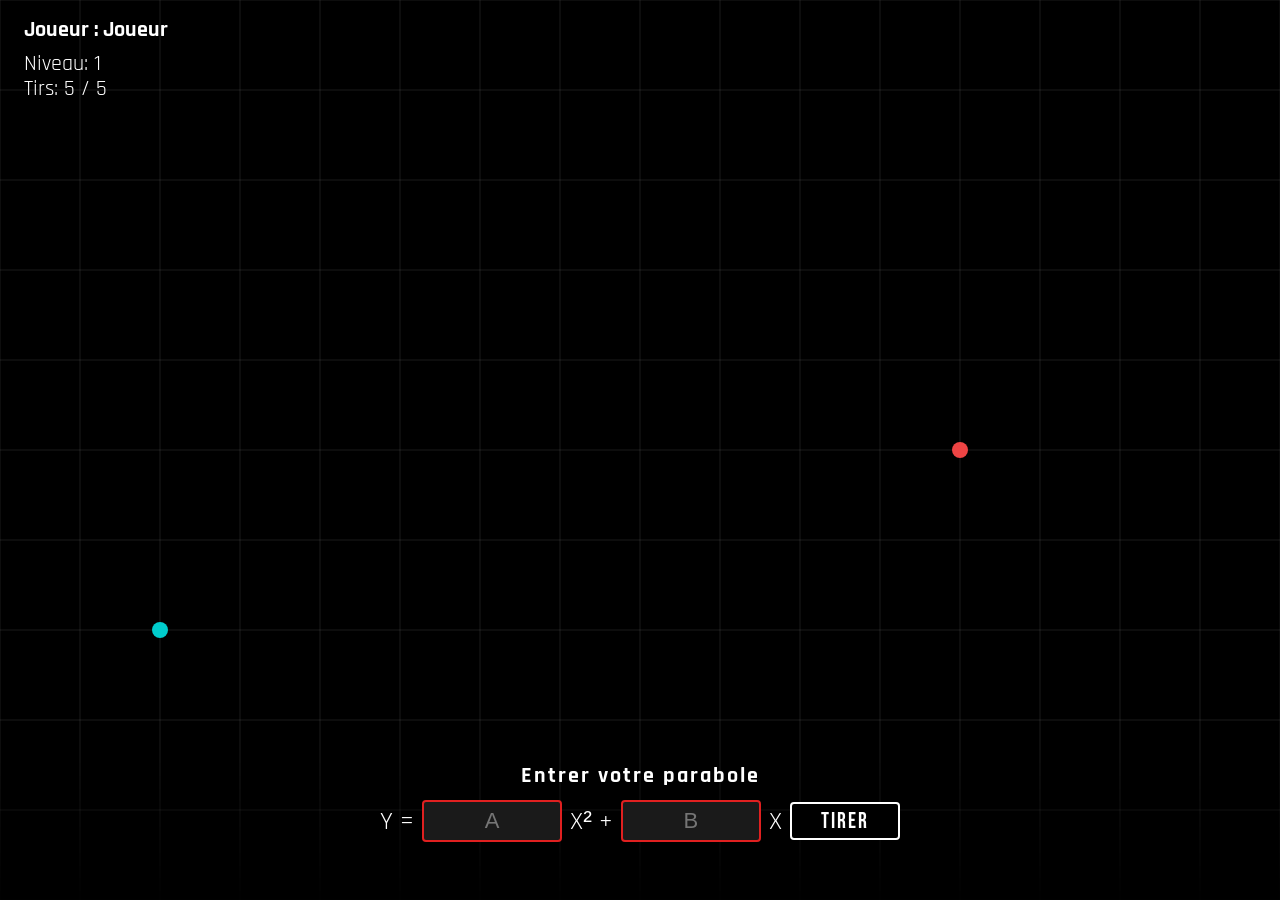
==== game.html @ 4328ca6d "Update game.html" ====
<!DOCTYPE html>
<html>
<head>
    <meta charset="utf-8">
    <title>Math Attaque - Jeu</title>
    <link rel="stylesheet" href="style.css">
</head>
<body>
    <canvas id="myCanvas"></canvas>
    <h2 id="usernameDisplay"></h2><br>
    <p id="level">Niveau: 1</p>
    <div id="ui-panel">
        <h1>Entrer votre parabole</h1>
        <div class="equation-row">
            Y =
            <input type="text" id="a" placeholder="A" class="abc">
            X² +
            <input type="text" id="b" placeholder="B" class="abc">
            X
            <input type="button" id="btnSoumet" onclick="lancer()" value="TIRER" class="tir">
        </div>
        <div id="divAffiche"></div>
    </div>
       <p id="tirs-restants">Tirs: 5 / 5</p>
    <script src="game.js"></script>
</body>
</html>
---- style.css ----
@import url('https://fonts.googleapis.com/css2?family=Bebas+Neue&family=Rajdhani:wght@400;600;700&display=swap');

body { 
    width: 100%; 
    height: 100vh;     
    background: #000;  
    color: #fff; 
    font-family: 'Rajdhani', sans-serif; 
    overflow: hidden;    
    margin: 0;           
    padding: 0;
}

/* https://developer.mozilla.org/fr/docs/Web/HTML/Element/canvas */
#myCanvas { 
    display: block;
}


.home-bg { 
    position: absolute; 
    inset: 0; 
    background-image: url('Home_Page_Background.png'); 
    background-size: cover; 
    background-position: top center; 
    z-index: 0; 
} 
/* https://developer.mozilla.org/fr/docs/Web/CSS/gradient/linear-gradient */
.home-overlay { 
    position: absolute; 
    inset: 0; 
    background: linear-gradient(to bottom, rgba(0,0,0,0.2) 0%, rgba(0,0,0,0.6) 50%, rgba(0,0,0,0.97) 100%); 
    z-index: 1;
} 

/* https://developer.mozilla.org/fr/docs/Web/CSS/CSS_flexible_box_layout */
.home-content { 
    position: relative; 
    z-index: 5; 
    height: 100vh; 
    display: flex;      
    flex-direction: column; 
    align-items: center; 
    justify-content: center;
} 
/* https://developer.mozilla.org/fr/docs/Web/CSS/clamp */
.logo { 
    font: 500 clamp(52px, 9vw, 100px) 'Bebas Neue', sans-serif; 
    letter-spacing: 5px; 
    margin-bottom: 6px; 
} 

.logo .star { 
    color: #e02020; 
} 
/* https://stackoverflow.com/questions/4151743/how-can-i-change-the-thickness-of-my-hr-tag */
.logo-underline { 
    width: min(480px, 72vw); 
    height: 2px; 
    background: #ffffff; 
    margin-bottom: 40px; 
}
/* https://www.youtube.com/watch?v=RFGiYHPKWgg */
.username-row {
    display: flex;
    align-items: center;
    gap: 10px;
    position: relative;
    z-index: 20; 
    pointer-events: all;
}
/* https://developer.mozilla.org/fr/docs/Web/CSS/pointer-events */
#username-input {
    background: rgba(255,255,255,0.1);
    border: 2px solid rgba(255,255,255,0.5) !important; 
    outline: none !important;
    border-radius: 4px;
    color: #fff;
    font-family: 'Rajdhani', sans-serif;
    font-size: 18px;
    padding: 6px 12px;
    width: 200px;
    pointer-events: all;
    position: relative;
    z-index: 20;
}

#username-input::placeholder { 
    color: rgba(255,255,255,0.4);
}

.gradient {
    padding:1px;
    background: #dfdfdf;
    position: relative;
    border-radius: 100px; 
    width: 100px;
    height:30px;
    border: none;
    display: flex;
    align-items: center;
    justify-content: center;
    transition: all 1s ease-in-out;
    
}
.gradient::after {
    content: '';
    position: absolute;
    padding: 5px;
    width: 100%;
    height: 100%;
    border-radius: 100px;
    padding:5px;
    background: linear-gradient(to bottom right, red 0% 35%, black 100%);
    z-index: -1;
}
.gradient:hover {
    color: white;
    z-index: 0;
}
/* https://developer.mozilla.org/fr/docs/Web/CSS/text-decoration */
a {
    text-decoration: none;
    color: black;
}

.gradient a {
    font-family: 'Bebas Neue', sans-serif;
    font-size: 20px;
    letter-spacing: 3px;
    color: #000;
}
/* https://developer.mozilla.org/fr/docs/Web/CSS/position */
.screen { 
    position: fixed; 
    inset: 0; 
    display: flex; 
    justify-content: center; 
    align-items: center; 
    z-index: 10;
} 
/* https://developer.mozilla.org/fr/docs/Web/CSS/pointer-events */
.grid { 
    position: absolute;
    pointer-events: none;
    inset: 0; 
    background-image: 
        linear-gradient(rgba(255,255,255,0.08) 1px, transparent 1px), 
        linear-gradient(90deg, rgba(255,255,255,0.08) 1px, transparent 1px); 
    background-size: 60px 60px; 
    z-index: 11;
} 
video {
    width: min(700px, 90vw);
    z-index: 1;
}

#usernameDisplay {
    position: fixed;
    top: 16px;
    left: 24px;
    z-index: 10;
    margin: 0;
    color: #fff;
    font-family: 'Rajdhani', sans-serif;
    font-size: 22px;
}

#ui-panel {
    position: fixed;
    bottom: 0;
    left: 0;
    width: 100%;
    z-index: 10;
    text-align: center;
    padding: 12px 0 20px;
    background: linear-gradient(to top, rgba(0,0,0,0.9) 0%, rgba(0,0,0,0) 100%);
    pointer-events: none; 
}
#ui-panel * {
    pointer-events: auto;
}

#ui-panel h1 {
    margin: 0 0 10px;
    font-size: 22px;
    color: #fff;
    font-family: 'Rajdhani', sans-serif;
    letter-spacing: 2px;
}

.equation-row {
    display: flex;
    align-items: center;
    justify-content: center;
    gap: 8px;
    font-size: 26px;
    color: #fff;
    font-family: 'Rajdhani', sans-serif;
}
.abc {
    background-color: #1a1a1a;
    color: #fff;
    border: 2px solid #e02020 !important; 
    outline: none !important;
    border-radius: 4px;
    height: 38px;
    width: 120px;
    font-size: 22px;
    text-align: center;
    padding: 0 8px;
}

textarea {
    border: none;
    outline: none;
}

.tir {
    background-color: #000;
    color: #fff;
    border: 2px solid #fff;
    border-radius: 4px;
    height: 38px;
    width: 110px;
    font-size: 22px;
    cursor: pointer;
    font-family: 'Bebas Neue', sans-serif;
    letter-spacing: 2px;
}
#tirs-restants {
    position: fixed;
    top: 75px;
    left: 24px;
    z-index:99999;
    margin: 0;
    color: #fff;
    font-family: 'Rajdhani', sans-serif;
    font-size: 22px;
}
#level {
    position: fixed;
    top: 50px;
    left: 24px;
    z-index: 999999;
    margin: 0;
    color: #fff;
    font-family: 'Rajdhani', sans-serif;
    font-size: 22px;
}
#divAffiche {
    margin-top: 8px;
    font-size: 24px;
    font-family: 'Bebas Neue', sans-serif;
    letter-spacing: 3px;
    color: #fff;
    min-height: 30px;
}
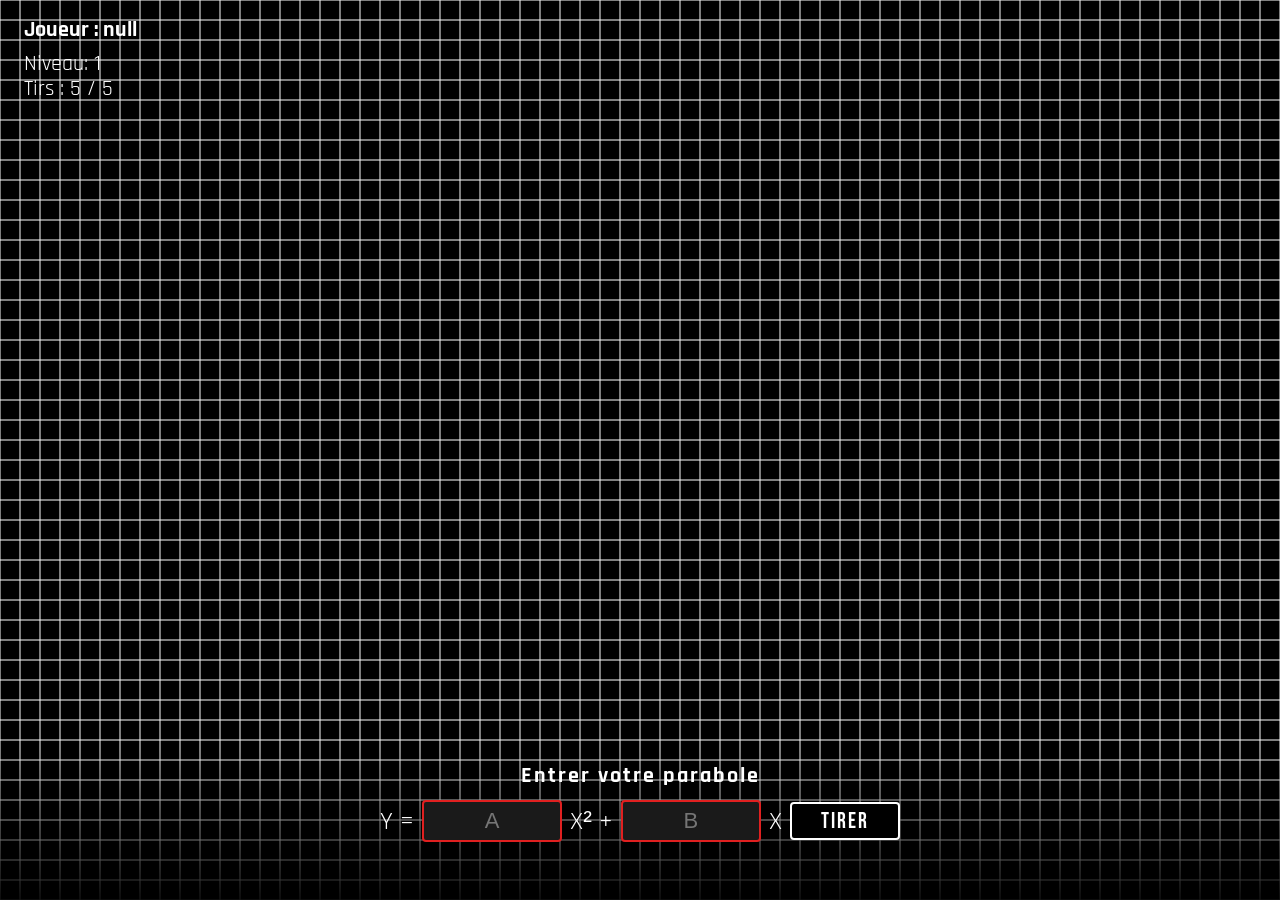
==== commit efa2a426: "Add files via upload" ====
--- a/game.html
+++ b/game.html
@@ -1,27 +1,35 @@
-<!DOCTYPE html>
-<html>
-<head>
-    <meta charset="utf-8">
-    <title>Math Attaque - Jeu</title>
-    <link rel="stylesheet" href="style.css">
-</head>
-<body>
-    <canvas id="myCanvas"></canvas>
-    <h2 id="usernameDisplay"></h2><br>
-    <p id="level">Niveau: 1</p>
-    <div id="ui-panel">
-        <h1>Entrer votre parabole</h1>
-        <div class="equation-row">
-            Y =
-            <input type="text" id="a" placeholder="A" class="abc">
-            X² +
-            <input type="text" id="b" placeholder="B" class="abc">
-            X
-            <input type="button" id="btnSoumet" onclick="lancer()" value="TIRER" class="tir">
-        </div>
-        <div id="divAffiche"></div>
-    </div>
-       <p id="tirs-restants">Tirs: 5 / 5</p>
-    <script src="game.js"></script>
-</body>
-</html>
+<!DOCTYPE html>
+<html>
+<head>
+    <meta charset="utf-8">
+    <title>Math Attaque - Jeu</title>
+    <link rel="stylesheet" href="style.css">
+    <!--source : https://www.w3schools.com/jsref/met_audio_play.asp-->
+    <audio id = "explosion">
+        <source src="explosion.mp3" type="audio/mpeg">
+    </audio>
+    <audio id = "tir">
+        <source src="tir.mp3" type="audio/mpeg">
+    </audio>
+</head>
+<body>
+    <canvas id="myCanvas"></canvas>
+    <h2 id="usernameDisplay"></h2><br>
+    <p id="level">Niveau: 1</p>
+    <div id="ui-panel">
+        <h1>Entrer votre parabole</h1>
+        <div class="equation-row">
+            Y =
+            <input type="text" id="a" placeholder="A" class="abc">
+            X² +
+            <input type="text" id="b" placeholder="B" class="abc">
+            X
+            <input type="button" id="btnSoumet" onclick="lancer()" value="TIRER" class="tir">
+        </div>
+        <div id="divAffiche"></div>
+    </div>
+       <p id="tirs-restants">Tirs : 5 / 5</p>
+    <script src="game.js"></script>
+    <script src="name.js"></script>
+</body>
+</html>
--- a/style.css
+++ b/style.css
@@ -1,259 +1,393 @@
-
-@import url('https://fonts.googleapis.com/css2?family=Bebas+Neue&family=Rajdhani:wght@400;600;700&display=swap');
-
-body { 
-    width: 100%; 
-    height: 100vh;     
-    background: #000;  
-    color: #fff; 
-    font-family: 'Rajdhani', sans-serif; 
-    overflow: hidden;    
-    margin: 0;           
-    padding: 0;
-}
-
-/* https://developer.mozilla.org/fr/docs/Web/HTML/Element/canvas */
-#myCanvas { 
-    display: block;
-}
-
-
-.home-bg { 
-    position: absolute; 
-    inset: 0; 
-    background-image: url('Home_Page_Background.png'); 
-    background-size: cover; 
-    background-position: top center; 
-    z-index: 0; 
-} 
-/* https://developer.mozilla.org/fr/docs/Web/CSS/gradient/linear-gradient */
-.home-overlay { 
-    position: absolute; 
-    inset: 0; 
-    background: linear-gradient(to bottom, rgba(0,0,0,0.2) 0%, rgba(0,0,0,0.6) 50%, rgba(0,0,0,0.97) 100%); 
-    z-index: 1;
-} 
-
-/* https://developer.mozilla.org/fr/docs/Web/CSS/CSS_flexible_box_layout */
-.home-content { 
-    position: relative; 
-    z-index: 5; 
-    height: 100vh; 
-    display: flex;      
-    flex-direction: column; 
-    align-items: center; 
-    justify-content: center;
-} 
-/* https://developer.mozilla.org/fr/docs/Web/CSS/clamp */
-.logo { 
-    font: 500 clamp(52px, 9vw, 100px) 'Bebas Neue', sans-serif; 
-    letter-spacing: 5px; 
-    margin-bottom: 6px; 
-} 
-
-.logo .star { 
-    color: #e02020; 
-} 
-/* https://stackoverflow.com/questions/4151743/how-can-i-change-the-thickness-of-my-hr-tag */
-.logo-underline { 
-    width: min(480px, 72vw); 
-    height: 2px; 
-    background: #ffffff; 
-    margin-bottom: 40px; 
-}
-/* https://www.youtube.com/watch?v=RFGiYHPKWgg */
-.username-row {
-    display: flex;
-    align-items: center;
-    gap: 10px;
-    position: relative;
-    z-index: 20; 
-    pointer-events: all;
-}
-/* https://developer.mozilla.org/fr/docs/Web/CSS/pointer-events */
-#username-input {
-    background: rgba(255,255,255,0.1);
-    border: 2px solid rgba(255,255,255,0.5) !important; 
-    outline: none !important;
-    border-radius: 4px;
-    color: #fff;
-    font-family: 'Rajdhani', sans-serif;
-    font-size: 18px;
-    padding: 6px 12px;
-    width: 200px;
-    pointer-events: all;
-    position: relative;
-    z-index: 20;
-}
-
-#username-input::placeholder { 
-    color: rgba(255,255,255,0.4);
-}
-
-.gradient {
-    padding:1px;
-    background: #dfdfdf;
-    position: relative;
-    border-radius: 100px; 
-    width: 100px;
-    height:30px;
-    border: none;
-    display: flex;
-    align-items: center;
-    justify-content: center;
-    transition: all 1s ease-in-out;
-    
-}
-.gradient::after {
-    content: '';
-    position: absolute;
-    padding: 5px;
-    width: 100%;
-    height: 100%;
-    border-radius: 100px;
-    padding:5px;
-    background: linear-gradient(to bottom right, red 0% 35%, black 100%);
-    z-index: -1;
-}
-.gradient:hover {
-    color: white;
-    z-index: 0;
-}
-/* https://developer.mozilla.org/fr/docs/Web/CSS/text-decoration */
-a {
-    text-decoration: none;
-    color: black;
-}
-
-.gradient a {
-    font-family: 'Bebas Neue', sans-serif;
-    font-size: 20px;
-    letter-spacing: 3px;
-    color: #000;
-}
-/* https://developer.mozilla.org/fr/docs/Web/CSS/position */
-.screen { 
-    position: fixed; 
-    inset: 0; 
-    display: flex; 
-    justify-content: center; 
-    align-items: center; 
-    z-index: 10;
-} 
-/* https://developer.mozilla.org/fr/docs/Web/CSS/pointer-events */
-.grid { 
-    position: absolute;
-    pointer-events: none;
-    inset: 0; 
-    background-image: 
-        linear-gradient(rgba(255,255,255,0.08) 1px, transparent 1px), 
-        linear-gradient(90deg, rgba(255,255,255,0.08) 1px, transparent 1px); 
-    background-size: 60px 60px; 
-    z-index: 11;
-} 
-video {
-    width: min(700px, 90vw);
-    z-index: 1;
-}
-
-#usernameDisplay {
-    position: fixed;
-    top: 16px;
-    left: 24px;
-    z-index: 10;
-    margin: 0;
-    color: #fff;
-    font-family: 'Rajdhani', sans-serif;
-    font-size: 22px;
-}
-
-#ui-panel {
-    position: fixed;
-    bottom: 0;
-    left: 0;
-    width: 100%;
-    z-index: 10;
-    text-align: center;
-    padding: 12px 0 20px;
-    background: linear-gradient(to top, rgba(0,0,0,0.9) 0%, rgba(0,0,0,0) 100%);
-    pointer-events: none; 
-}
-#ui-panel * {
-    pointer-events: auto;
-}
-
-#ui-panel h1 {
-    margin: 0 0 10px;
-    font-size: 22px;
-    color: #fff;
-    font-family: 'Rajdhani', sans-serif;
-    letter-spacing: 2px;
-}
-
-.equation-row {
-    display: flex;
-    align-items: center;
-    justify-content: center;
-    gap: 8px;
-    font-size: 26px;
-    color: #fff;
-    font-family: 'Rajdhani', sans-serif;
-}
-.abc {
-    background-color: #1a1a1a;
-    color: #fff;
-    border: 2px solid #e02020 !important; 
-    outline: none !important;
-    border-radius: 4px;
-    height: 38px;
-    width: 120px;
-    font-size: 22px;
-    text-align: center;
-    padding: 0 8px;
-}
-
-textarea {
-    border: none;
-    outline: none;
-}
-
-.tir {
-    background-color: #000;
-    color: #fff;
-    border: 2px solid #fff;
-    border-radius: 4px;
-    height: 38px;
-    width: 110px;
-    font-size: 22px;
-    cursor: pointer;
-    font-family: 'Bebas Neue', sans-serif;
-    letter-spacing: 2px;
-}
-#tirs-restants {
-    position: fixed;
-    top: 75px;
-    left: 24px;
-    z-index:99999;
-    margin: 0;
-    color: #fff;
-    font-family: 'Rajdhani', sans-serif;
-    font-size: 22px;
-}
-#level {
-    position: fixed;
-    top: 50px;
-    left: 24px;
-    z-index: 999999;
-    margin: 0;
-    color: #fff;
-    font-family: 'Rajdhani', sans-serif;
-    font-size: 22px;
-}
-#divAffiche {
-    margin-top: 8px;
-    font-size: 24px;
-    font-family: 'Bebas Neue', sans-serif;
-    letter-spacing: 3px;
-    color: #fff;
-    min-height: 30px;
-}
+
+@import url('https://fonts.googleapis.com/css2?family=Bebas+Neue&family=Rajdhani:wght@400;600;700&display=swap');
+
+body { 
+    width: 100%; 
+    height: 100vh;     
+    background: #000;  
+    color: #fff; 
+    font-family: 'Rajdhani', sans-serif; 
+    overflow: hidden;    
+    margin: 0;           
+    padding: 0;
+}
+
+/* https://developer.mozilla.org/fr/docs/Web/HTML/Element/canvas */
+#myCanvas { 
+    display: block;
+}
+/* https://developer.mozilla.org/fr/docs/Web/CSS/gradient/linear-gradient */
+.home-overlay { 
+    position: absolute; 
+    inset: 0; 
+    background: linear-gradient(to bottom, rgba(0,0,0,0.2) 0%, rgba(0,0,0,0.6) 50%, rgba(0,0,0,0.97) 100%); 
+    z-index: 1;
+} 
+
+/* https://developer.mozilla.org/fr/docs/Web/CSS/CSS_flexible_box_layout */
+.home-content { 
+    position: relative; 
+    z-index: 5; 
+    height: 100vh; 
+    display: flex;      
+    flex-direction: column; 
+    align-items: center; 
+    justify-content: center;
+} 
+/* https://developer.mozilla.org/fr/docs/Web/CSS/clamp */
+.logo { 
+    font: 500 clamp(52px, 9vw, 100px) 'Bebas Neue', sans-serif; 
+    letter-spacing: 5px; 
+    margin-bottom: 6px; 
+} 
+
+.logo .star { 
+    color: #e02020; 
+} 
+/* https://stackoverflow.com/questions/4151743/how-can-i-change-the-thickness-of-my-hr-tag */
+.logo-underline { 
+    width: min(480px, 72vw); 
+    height: 2px; 
+    background: #ffffff; 
+    margin-bottom: 40px; 
+}
+/* https://www.youtube.com/watch?v=RFGiYHPKWgg */
+.username-row {
+    display: flex;
+    align-items: center;
+    gap: 10px;
+    position: relative;
+    z-index: 20; 
+    pointer-events: all;
+}
+/* https://developer.mozilla.org/fr/docs/Web/CSS/pointer-events */
+#username-input {
+    background: rgba(255,255,255,0.1);
+    border: 2px solid rgba(255,255,255,0.5) !important; 
+    outline: none !important;
+    border-radius: 4px;
+    color: #fff;
+    font-family: 'Rajdhani', sans-serif;
+    font-size: 18px;
+    padding: 6px 12px;
+    width: 200px;
+    pointer-events: all;
+    position: relative;
+    z-index: 20;
+}
+
+#username-input::placeholder { 
+    color: rgba(255,255,255,0.4);
+}
+
+.gradient {
+    padding:1px;
+    background: #dfdfdf;
+    position: relative;
+    border-radius: 100px; 
+    width: 100px;
+    height:30px;
+    border: none;
+    display: flex;
+    align-items: center;
+    justify-content: center;
+    transition: all 1s ease-in-out;
+    
+}
+.gradient::after {
+    content: '';
+    position: absolute;
+    padding: 5px;
+    width: 100%;
+    height: 100%;
+    border-radius: 100px;
+    padding:5px;
+    background: linear-gradient(to bottom right, red 0% 35%, black 100%);
+    z-index: -1;
+}
+.gradient:hover {
+    color: white;
+    z-index: 0;
+}
+
+/* https://developer.mozilla.org/fr/docs/Web/CSS/text-decoration */
+a {
+    text-decoration: none;
+    color: black;
+}
+
+.levelSel {
+    padding:1px;
+    background: #dfdfdf;
+    position: relative;
+    border-radius: 150px; 
+    width: 250px;
+    height:70px;
+    border: none;
+    display: flex;
+    align-items: center;
+    justify-content: center;
+    transition: all 1s ease-in-out;
+    
+}
+.levelSel::after {
+    content: '';
+    position: absolute;
+    padding: 5px;
+    width: 100%;
+    height: 100%;
+    border-radius: 100px;
+    padding:5px;
+    background: linear-gradient(to bottom right, red 0% 35%, black 100%);
+    z-index: -1;
+}
+.levelSel:hover {
+    color: white;
+    z-index: 0;
+}
+/* https://developer.mozilla.org/fr/docs/Web/CSS/text-decoration */
+a {
+    text-decoration: none;
+    color: black;
+}
+
+.levelSel a {
+    font-family: 'Bebas Neue', sans-serif;
+    font-size: 20px;
+    letter-spacing: 3px;
+    color: #000;
+}
+
+.levelSel a {
+    font-family: 'Bebas Neue', sans-serif;
+    font-size: 20px;
+    letter-spacing: 3px;
+    color: #000;
+}
+/* https://developer.mozilla.org/fr/docs/Web/CSS/position */
+.screen { 
+    position: fixed; 
+    inset: 0; 
+    display: flex; 
+    justify-content: center; 
+    align-items: center; 
+    z-index: 10;
+} 
+/* https://developer.mozilla.org/fr/docs/Web/CSS/pointer-events */
+.grid { 
+    position: absolute;
+    pointer-events: none;
+    inset: 0; 
+    background-image: 
+        linear-gradient(rgba(255,255,255,0.08) 1px, transparent 1px), 
+        linear-gradient(90deg, rgba(255,255,255,0.08) 1px, transparent 1px); 
+    background-size: 60px 60px; 
+    z-index: 11;
+} 
+video {
+    width: min(700px, 90vw);
+    z-index: 1;
+}
+
+#usernameDisplay {
+    position: fixed;
+    top: 16px;
+    left: 24px;
+    z-index: 10;
+    margin: 0;
+    color: #fff;
+    font-family: 'Rajdhani', sans-serif;
+    font-size: 22px;
+}
+
+#ui-panel {
+    position: fixed;
+    bottom: 0;
+    left: 0;
+    width: 100%;
+    z-index: 10;
+    text-align: center;
+    padding: 12px 0 20px;
+    background: linear-gradient(to top, rgba(0,0,0,0.9) 0%, rgba(0,0,0,0) 100%);
+    pointer-events: none; 
+}
+#ui-panel * {
+    pointer-events: auto;
+}
+
+#ui-panel h1 {
+    margin: 0 0 10px;
+    font-size: 22px;
+    color: #fff;
+    font-family: 'Rajdhani', sans-serif;
+    letter-spacing: 2px;
+}
+
+.equation-row {
+    display: flex;
+    align-items: center;
+    justify-content: center;
+    gap: 8px;
+    font-size: 26px;
+    color: #fff;
+    font-family: 'Rajdhani', sans-serif;
+}
+.abc {
+    background-color: #1a1a1a;
+    color: #fff;
+    border: 2px solid #e02020 !important; 
+    outline: none !important;
+    border-radius: 4px;
+    height: 38px;
+    width: 120px;
+    font-size: 22px;
+    text-align: center;
+    padding: 0 8px;
+}
+
+textarea {
+    border: none;
+    outline: none;
+}
+
+.tir {
+    background-color: #000;
+    color: #fff;
+    border: 2px solid #fff;
+    border-radius: 4px;
+    height: 38px;
+    width: 110px;
+    font-size: 22px;
+    cursor: pointer;
+    font-family: 'Bebas Neue', sans-serif;
+    letter-spacing: 2px;
+    
+}
+#tirs-restants {
+    position: fixed;
+    top: 75px;
+    left: 24px;
+    z-index: 999999;
+    margin: 0;
+    color: #fff;
+    font-family: 'Rajdhani', sans-serif;
+    font-size: 22px;
+
+}
+#level {
+    position: fixed;
+    top: 50px;
+    left: 24px;
+    z-index: 999999;
+    margin: 0;
+    color: #fff;
+    font-family: 'Rajdhani', sans-serif;
+    font-size: 22px;
+}
+#divAffiche {
+    margin-top: 8px;
+    font-size: 24px;
+    font-family: 'Bebas Neue', sans-serif;
+    letter-spacing: 3px;
+    color: #fff;
+    min-height: 30px;
+}
+.screenShake {
+    animation: shake 0.2s;
+    animation-iteration-count: 1;
+}
+
+@keyframes shake {
+
+    0% {
+        transform: translate(1px, 1px) rotate(0deg);
+    }
+
+    10% {
+        transform: translate(-1px, -2px) rotate(-1deg);
+    }
+
+    20% {
+        transform: translate(-3px, 0px) rotate(1deg);
+    }
+
+    30% {
+        transform: translate(3px, 2px) rotate(0deg);
+    }
+
+    40% {
+        transform: translate(1px, -1px) rotate(1deg);
+    }
+
+    50% {
+        transform: translate(-1px, 2px) rotate(-1deg);
+    }
+
+    60% {
+        transform: translate(-3px, 1px) rotate(0deg);
+    }
+
+    70% {
+        transform: translate(3px, 1px) rotate(-1deg);
+    }
+
+    80% {
+        transform: translate(-1px, -1px) rotate(1deg);
+    }
+
+    90% {
+        transform: translate(1px, 2px) rotate(0deg);
+    }
+
+    100% {
+        transform: translate(1px, -2px) rotate(-1deg);
+    }
+}
+/* https://developer.mozilla.org/fr/docs/Web/CSS/position */
+#instructions-btn {
+position: fixed;
+top: 20px;
+right: 24px;
+z-index: 100;
+font-family: 'Bebas Neue', sans-serif;
+font-size: 15px;
+letter-spacing: 3px;
+color: rgba(255,255,255,0.8);
+background: rgba(255,255,255,0.07);
+border: 1px solid rgba(255,255,255,0.25);
+padding: 9px 22px;
+text-decoration: none;
+}
+.rtrn {
+    text-align: center;
+margin-top: 56px;
+padding-top: 28px;
+    background: #dfdfdf;
+    position: relative;
+    border-radius: 100px; 
+    width: 100px;
+    height:30px;
+    border: none;
+    display: flex;
+    align-items: center;
+    justify-content: center;
+    transition: all 1s ease-in-out;
+    
+}
+.rtrn::after {
+    content: '';
+    position: absolute;
+    padding: 5px;
+    width: 100%;
+    height: 100%;
+    border-radius: 100px;
+    padding:5px;
+    background: linear-gradient(to bottom right, red 0% 35%, black 100%);
+    z-index: -1;
+}
+.rtrn:hover {
+    color: white;
+    z-index: 0;
+}
+
+
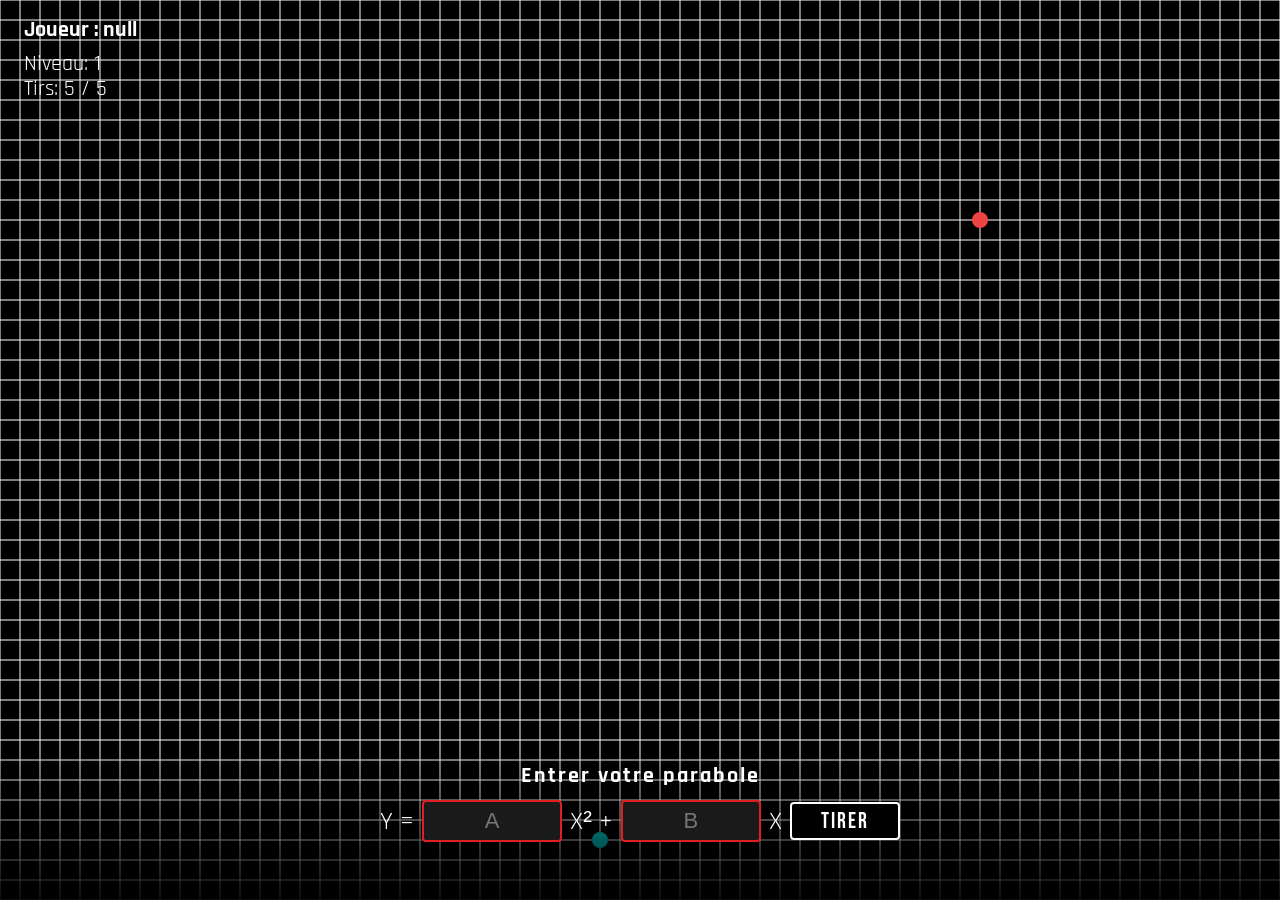
==== commit 64f2251b: "Add files via upload" ====
--- a/game.html
+++ b/game.html
@@ -14,12 +14,16 @@
 </head>
 <body>
     <canvas id="myCanvas"></canvas>
+    <!--montré le nom d'utilisateur-->
     <h2 id="usernameDisplay"></h2><br>
+    <!--montré le niveau rendu-->
     <p id="level">Niveau: 1</p>
+    <!--div pour rentré les valeures des variables-->
     <div id="ui-panel">
         <h1>Entrer votre parabole</h1>
         <div class="equation-row">
             Y =
+            <!--les input de variable-->
             <input type="text" id="a" placeholder="A" class="abc">
             X² +
             <input type="text" id="b" placeholder="B" class="abc">
@@ -28,6 +32,11 @@
         </div>
         <div id="divAffiche"></div>
     </div>
+    <audio autoplay loop muted id="bg-music">
+  <source src="your-music-file.mp3" type="audio/mpeg">
+  Your browser does not support the audio element.
+</audio>
+    <!--montre le nombre de tirs restants-->
        <p id="tirs-restants">Tirs : 5 / 5</p>
     <script src="game.js"></script>
     <script src="name.js"></script>
--- a/style.css
+++ b/style.css
@@ -357,37 +357,4 @@
 border: 1px solid rgba(255,255,255,0.25);
 padding: 9px 22px;
 text-decoration: none;
-}
-.rtrn {
-    text-align: center;
-margin-top: 56px;
-padding-top: 28px;
-    background: #dfdfdf;
-    position: relative;
-    border-radius: 100px; 
-    width: 100px;
-    height:30px;
-    border: none;
-    display: flex;
-    align-items: center;
-    justify-content: center;
-    transition: all 1s ease-in-out;
-    
-}
-.rtrn::after {
-    content: '';
-    position: absolute;
-    padding: 5px;
-    width: 100%;
-    height: 100%;
-    border-radius: 100px;
-    padding:5px;
-    background: linear-gradient(to bottom right, red 0% 35%, black 100%);
-    z-index: -1;
-}
-.rtrn:hover {
-    color: white;
-    z-index: 0;
-}
-
-
+}
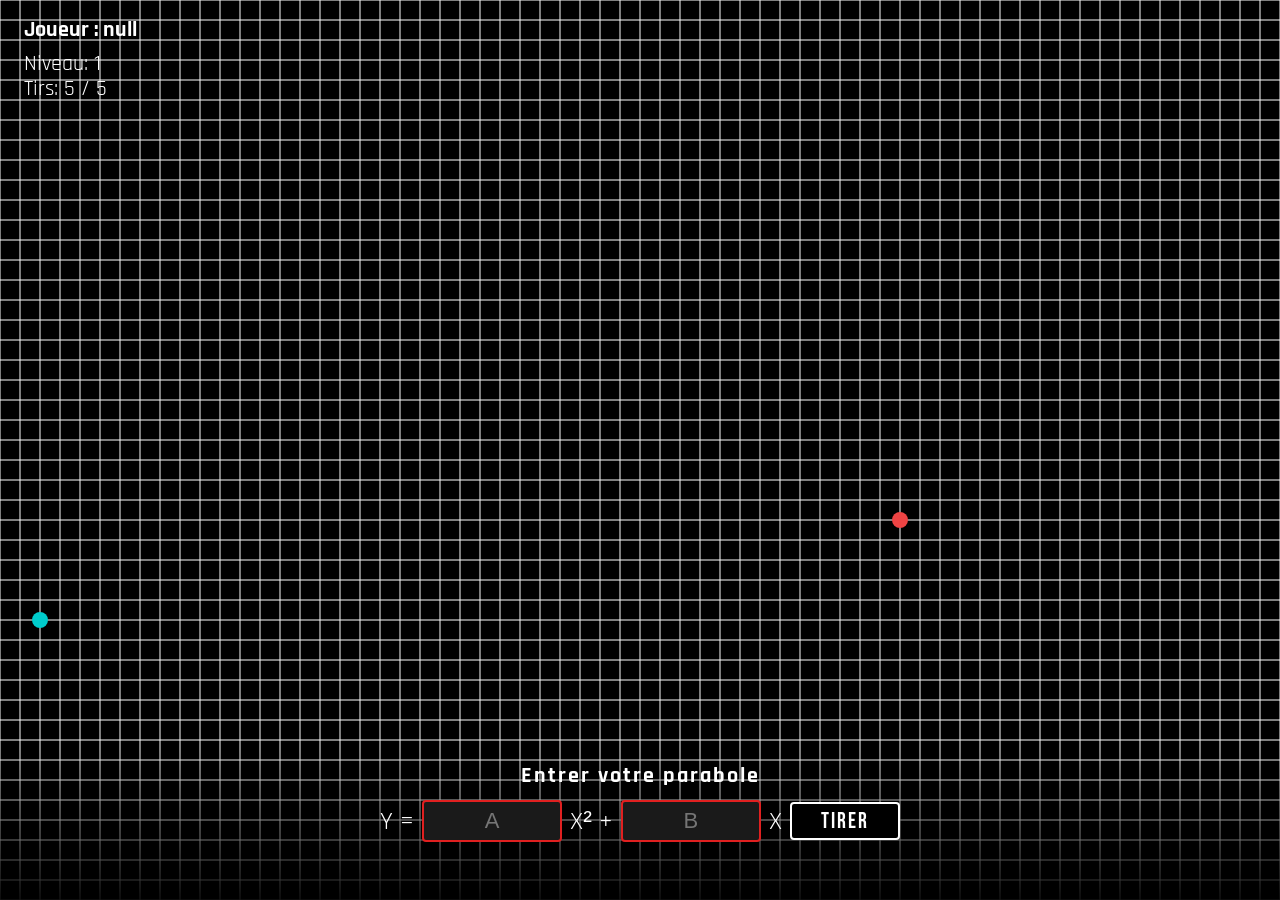
==== commit fd70ef27: "Update game.html" ====
--- a/game.html
+++ b/game.html
@@ -16,6 +16,8 @@
     <canvas id="myCanvas"></canvas>
     <!--montré le nom d'utilisateur-->
     <h2 id="usernameDisplay"></h2><br>
+    <!--Montre le highscore -->
+    <h3 id = "highScoreDisplay"></h3>
     <!--montré le niveau rendu-->
     <p id="level">Niveau: 1</p>
     <!--div pour rentré les valeures des variables-->
@@ -41,4 +43,4 @@
     <script src="game.js"></script>
     <script src="name.js"></script>
 </body>
-</html>+</html>
--- a/style.css
+++ b/style.css
@@ -357,4 +357,4 @@
 border: 1px solid rgba(255,255,255,0.25);
 padding: 9px 22px;
 text-decoration: none;
-}+}
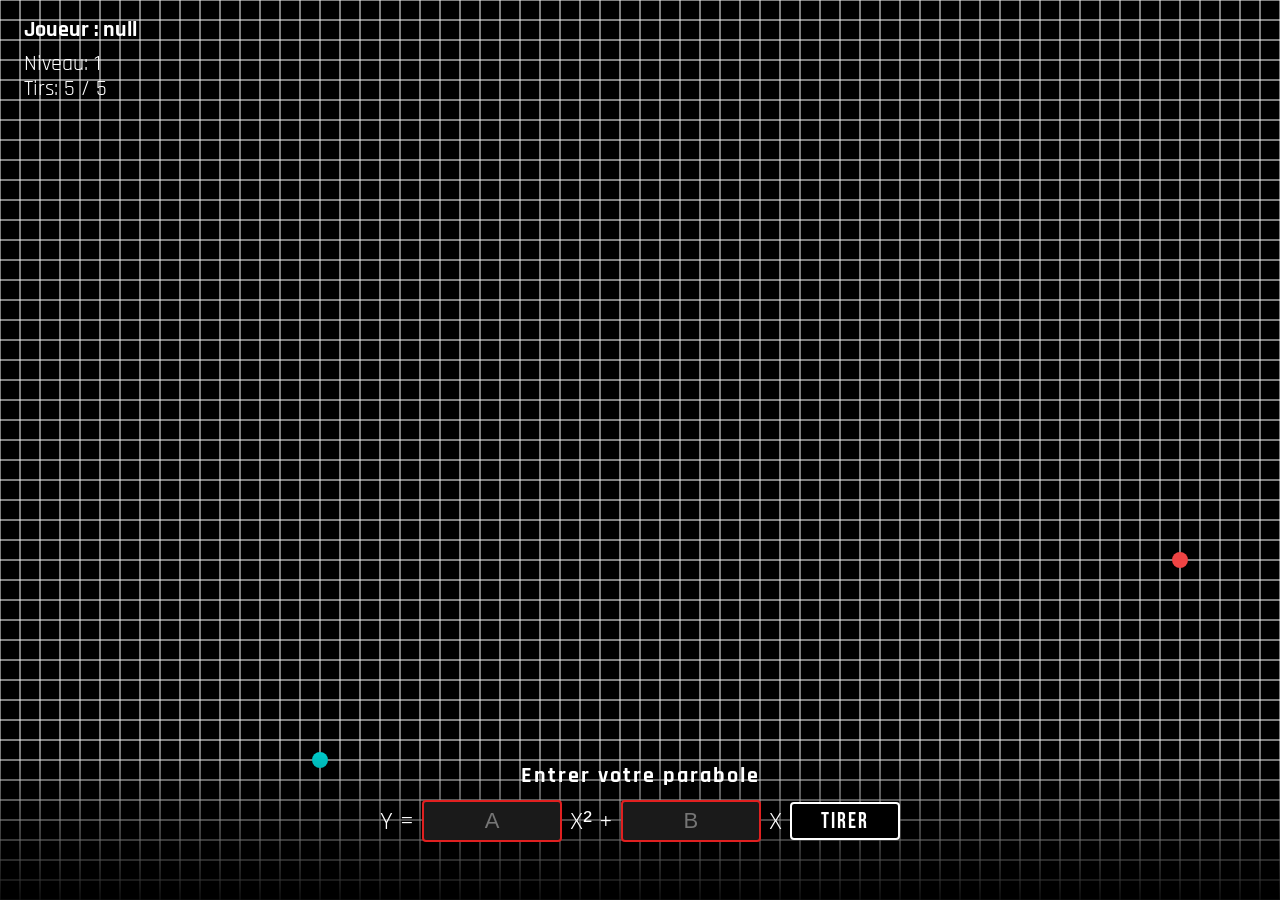
==== commit aa7f3fcc: "Update game.html" ====
--- a/game.html
+++ b/game.html
@@ -16,8 +16,8 @@
     <canvas id="myCanvas"></canvas>
     <!--montré le nom d'utilisateur-->
     <h2 id="usernameDisplay"></h2><br>
-    <!--Montre le highscore -->
-    <h3 id = "highScoreDisplay"></h3>
+    <!--Montre le highscore-->
+    <h3 id="highScoreDisplay"></h3><br>
     <!--montré le niveau rendu-->
     <p id="level">Niveau: 1</p>
     <!--div pour rentré les valeures des variables-->
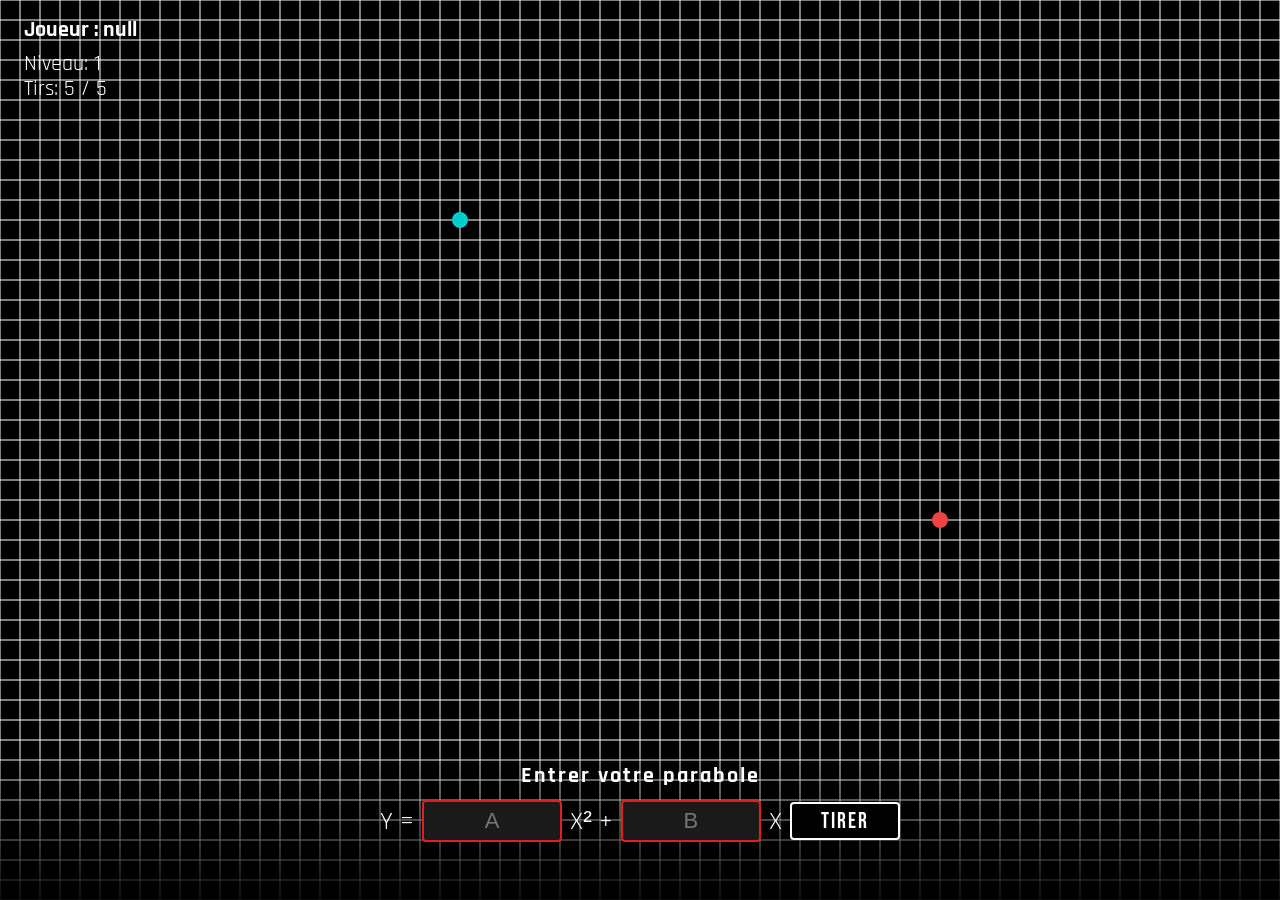
==== commit 722d3c39: "Update game.html" ====
--- a/game.html
+++ b/game.html
@@ -17,7 +17,7 @@
     <!--montré le nom d'utilisateur-->
     <h2 id="usernameDisplay"></h2><br>
     <!--Montre le highscore-->
-    <h3 id="highScoreDisplay"></h3><br>
+    <h2 id="highScoreDisplay"></h2><br>
     <!--montré le niveau rendu-->
     <p id="level">Niveau: 1</p>
     <!--div pour rentré les valeures des variables-->
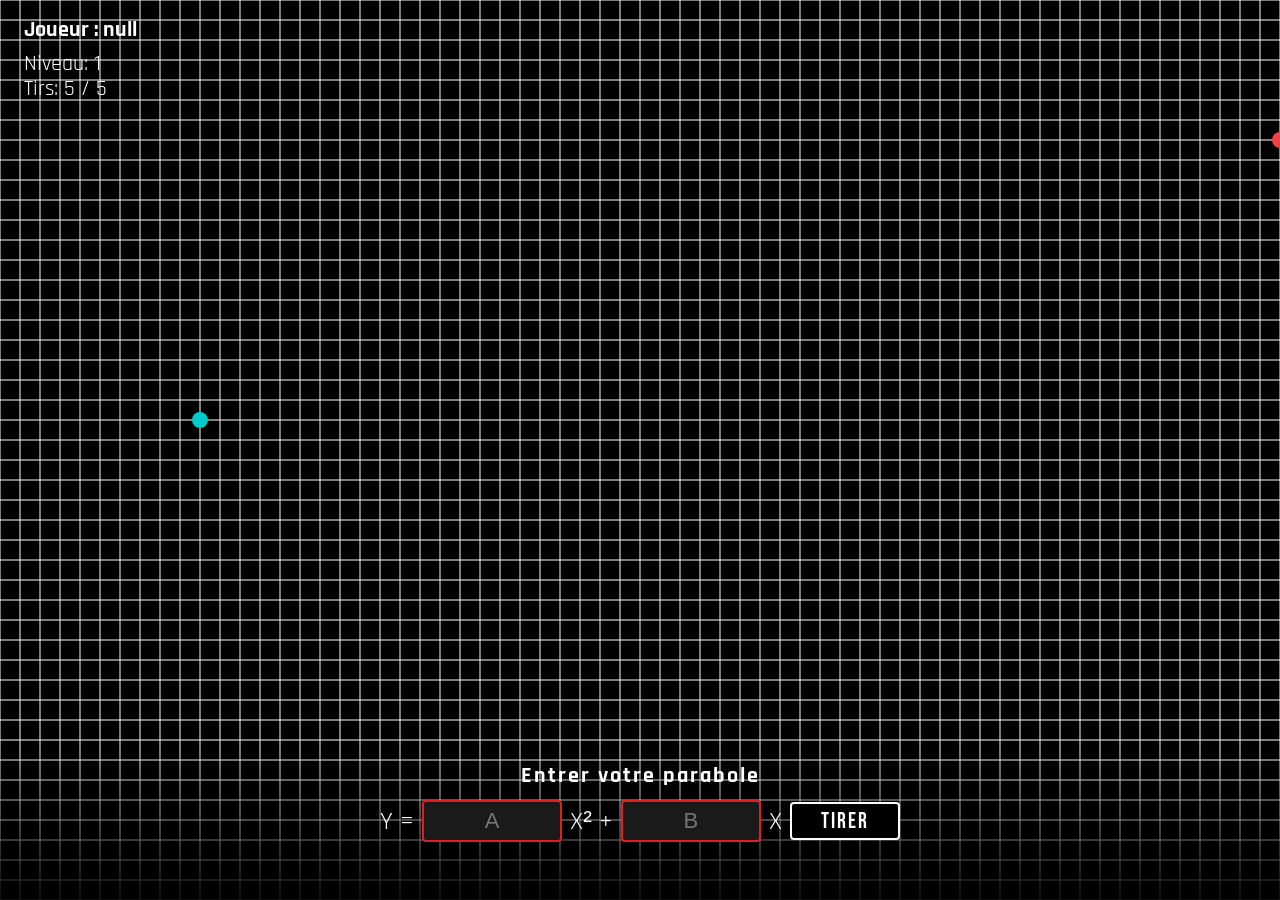
==== commit 9b103551: "Update game.html" ====
--- a/game.html
+++ b/game.html
@@ -17,7 +17,9 @@
     <!--montré le nom d'utilisateur-->
     <h2 id="usernameDisplay"></h2><br>
     <!--Montre le highscore-->
-    <h2 id="highScoreDisplay"></h2><br>
+    <div id = "highScoreDisplay">
+    <h2></h2><br>
+    </div>
     <!--montré le niveau rendu-->
     <p id="level">Niveau: 1</p>
     <!--div pour rentré les valeures des variables-->
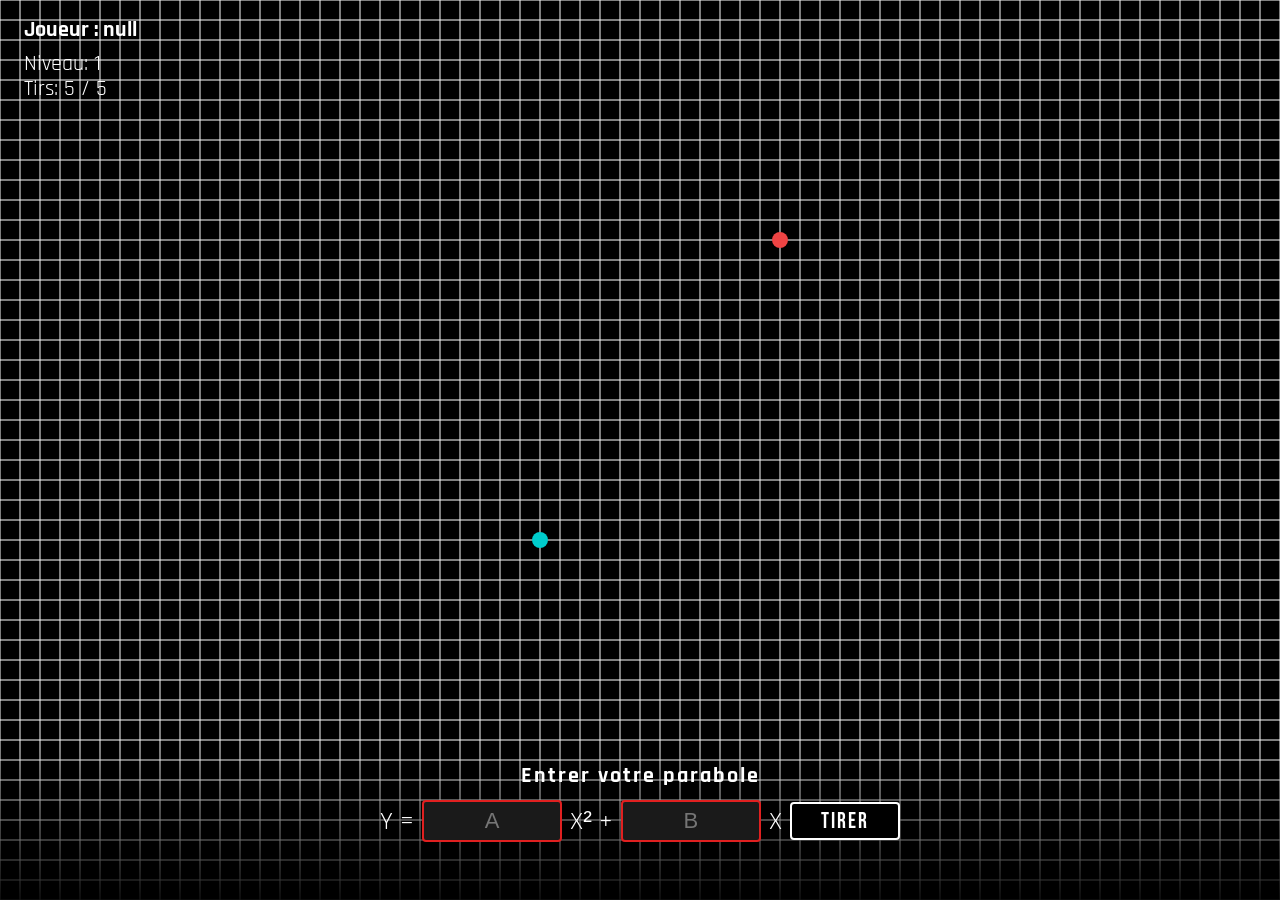
==== commit f34cb681: "Update game.html" ====
--- a/game.html
+++ b/game.html
@@ -17,9 +17,7 @@
     <!--montré le nom d'utilisateur-->
     <h2 id="usernameDisplay"></h2><br>
     <!--Montre le highscore-->
-    <div id = "highScoreDisplay">
-    <h2></h2><br>
-    </div>
+    <h2 id ="highScoreDisplay"></h2><br>
     <!--montré le niveau rendu-->
     <p id="level">Niveau: 1</p>
     <!--div pour rentré les valeures des variables-->
